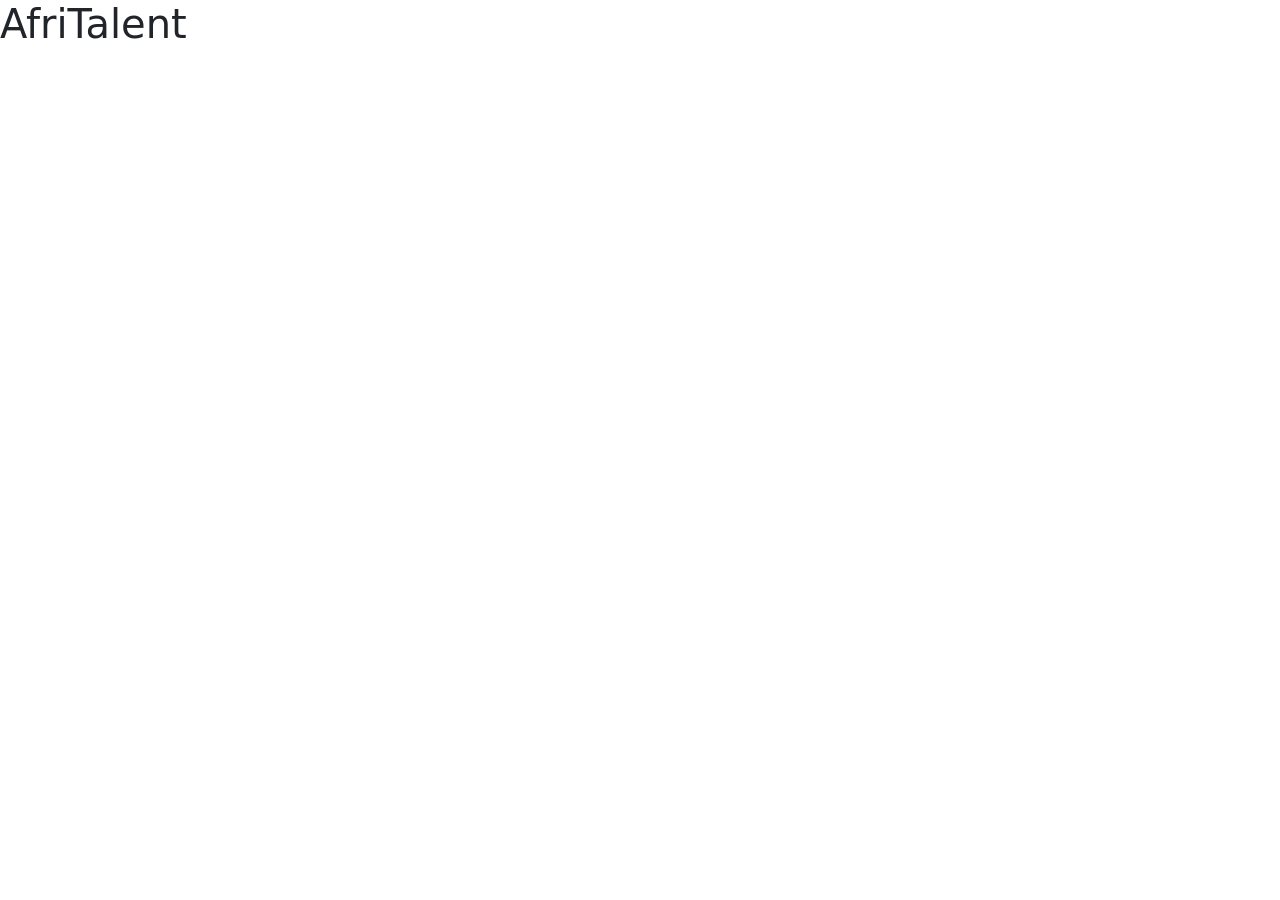
==== about.html @ 09d3b22d "premier commit" ====
<!DOCTYPE html>
<html lang="en">
<head>
    <meta charset="UTF-8">
    <meta name="viewport" content="width=device-width, initial-scale=1.0">
     <link href="https://cdn.jsdelivr.net/npm/bootstrap@5.3.7/dist/css/bootstrap.min.css" rel="stylesheet">
    <link rel="stylesheet" href="style.css">
    <title>AfriTalent</title>
</head>
<body>
    <h1>AfriTalent</h1>
    <script src="https://cdn.jsdelivr.net/npm/bootstrap@5.3.7/dist/js/bootstrap.bundle.min.js"></script>
    <script src="main.js"></script>
</body>
</html>
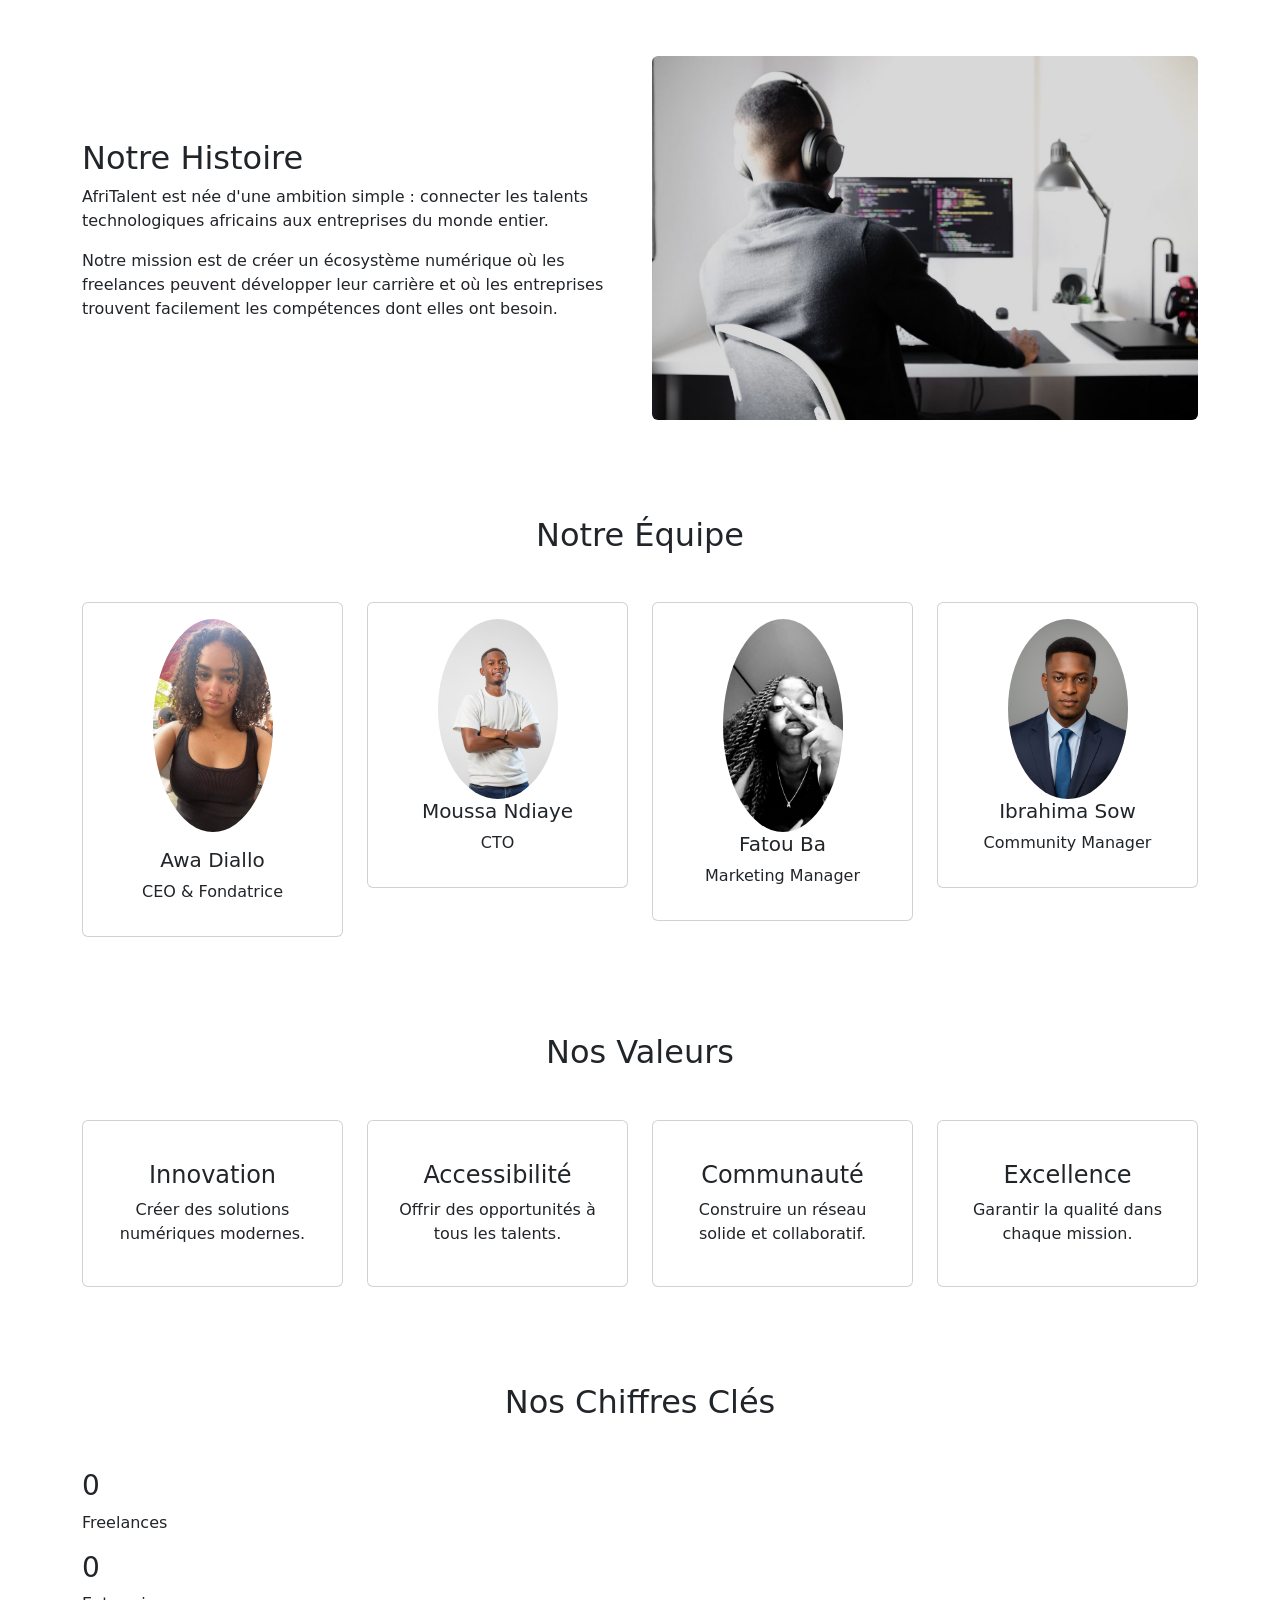
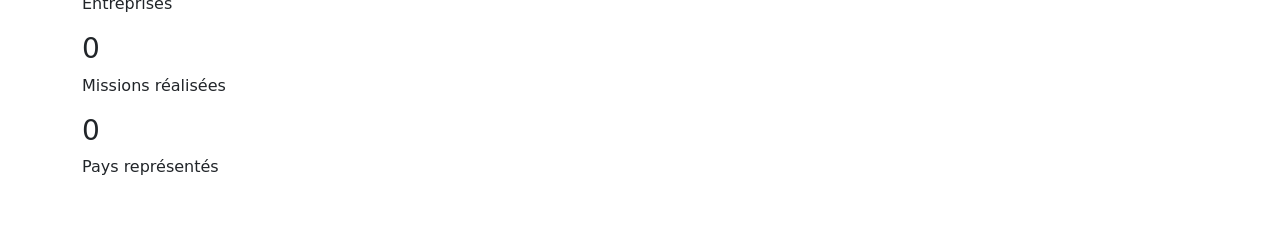
==== commit dde0ad1e: "Commit 2 :structure complète des 5 pages avec sections et contenu texte" ====
--- a/about.html
+++ b/about.html
@@ -8,8 +8,181 @@
     <title>AfriTalent</title>
 </head>
 <body>
-    <h1>AfriTalent</h1>
+    <h1></h1>
     <script src="https://cdn.jsdelivr.net/npm/bootstrap@5.3.7/dist/js/bootstrap.bundle.min.js"></script>
     <script src="main.js"></script>
+    
+   <nav>
+    <main>
+    <section class="container py-5">
+
+    <div class="row align-items-center">
+
+        <div class="col-lg-6">
+            <h2>Notre Histoire</h2>
+
+            <p>
+                AfriTalent est née d'une ambition simple :
+                connecter les talents technologiques africains
+                aux entreprises du monde entier.
+            </p>
+
+            <p>
+                Notre mission est de créer un écosystème
+                numérique où les freelances peuvent développer
+                leur carrière et où les entreprises trouvent
+                facilement les compétences dont elles ont besoin.
+            </p>
+        </div>
+
+        <div class="col-lg-6">
+            <img src="image/arrier.pnj.jpg"
+                 class="img-fluid rounded"
+                 alt="Notre histoire">
+        </div>
+
+    </div>
+
+    </section>
+
+    <section class="container py-5">
+
+    <h2 class="text-center mb-5">Notre Équipe</h2>
+
+    <div class="row g-4">
+
+        <div class="col-md-3">
+            <div class="card text-center p-3">
+                <img src="image/awa.pnj.webp" class="rounded-circle mx-auto" width="120">
+                <h5 class="mt-3">Awa Diallo</h5>
+                <p>CEO & Fondatrice</p>
+
+                <div>
+                    <i class="fa-brands fa-linkedin"></i>
+                    <i class="fa-brands fa-twitter"></i>
+                </div>
+            </div>
+        </div>
+
+        <div class="col-md-3">
+            <div class="card text-center p-3">
+                <img src="image/teme.pnj.jpg" class="rounded-circle mx-auto" width="120">
+                <h5>Moussa Ndiaye</h5>
+                <p>CTO</p>
+
+                <div>
+                    <i class="fa-brands fa-linkedin"></i>
+                    <i class="fa-brands fa-github"></i>
+                </div>
+            </div>
+        </div>
+
+        <div class="col-md-3">
+            <div class="card text-center p-3">
+                <img src="image/fatou.pnj.jpg" class="rounded-circle mx-auto" width="120">
+                <h5>Fatou Ba</h5>
+                <p>Marketing Manager</p>
+
+                <div>
+                    <i class="fa-brands fa-linkedin"></i>
+                    <i class="fa-brands fa-instagram"></i>
+                </div>
+            </div>
+        </div>
+
+        <div class="col-md-3">
+            <div class="card text-center p-3">
+                <img src="image/tem.pnj.jpg" class="rounded-circle mx-auto" width="120">
+                <h5>Ibrahima Sow</h5>
+                <p>Community Manager</p>
+
+                <div>
+                    <i class="fa-brands fa-linkedin"></i>
+                    <i class="fa-brands fa-facebook"></i>
+                </div>
+            </div>
+        </div>
+
+    </div>
+
+</section>
+
+<section class="container py-5">
+
+    <h2 class="text-center mb-5">Nos Valeurs</h2>
+
+    <div class="row g-4">
+
+        <div class="col-md-3">
+            <div class="card text-center p-4">
+                <i class="fa-solid fa-lightbulb fa-3x text-primary"></i>
+                <h4 class="mt-3">Innovation</h4>
+                <p>Créer des solutions numériques modernes.</p>
+            </div>
+        </div>
+
+        <div class="col-md-3">
+            <div class="card text-center p-4">
+                <i class="fa-solid fa-globe fa-3x text-primary"></i>
+                <h4 class="mt-3">Accessibilité</h4>
+                <p>Offrir des opportunités à tous les talents.</p>
+            </div>
+        </div>
+
+        <div class="col-md-3">
+            <div class="card text-center p-4">
+                <i class="fa-solid fa-users fa-3x text-primary"></i>
+                <h4 class="mt-3">Communauté</h4>
+                <p>Construire un réseau solide et collaboratif.</p>
+            </div>
+        </div>
+
+        <div class="col-md-3">
+            <div class="card text-center p-4">
+                <i class="fa-solid fa-trophy fa-3x text-primary"></i>
+                <h4 class="mt-3">Excellence</h4>
+                <p>Garantir la qualité dans chaque mission.</p>
+            </div>
+        </div>
+
+    </div>
+
+</section>
+
+<section class="container py-5">
+
+    <h2 class="text-center mb-5">Nos Chiffres Clés</h2>
+
+    <div class="bento-grid">
+
+        <div class="bento-card">
+            <h3 id="freelances-count">0</h3>
+            <p>Freelances</p>
+        </div>
+
+        <div class="bento-card">
+            <h3 id="entreprises-count">0</h3>
+            <p>Entreprises</p>
+        </div>
+
+        <div class="bento-card">
+            <h3 id="missions-count">0</h3>
+            <p>Missions réalisées</p>
+        </div>
+
+        <div class="bento-card">
+            <h3 id="pays-count">0</h3>
+            <p>Pays représentés</p>
+        </div>
+
+    </div>
+
+</section>
+</main>
+   </nav>
+   <footer>
+    
+   </footer>
+
 </body>
 </html>
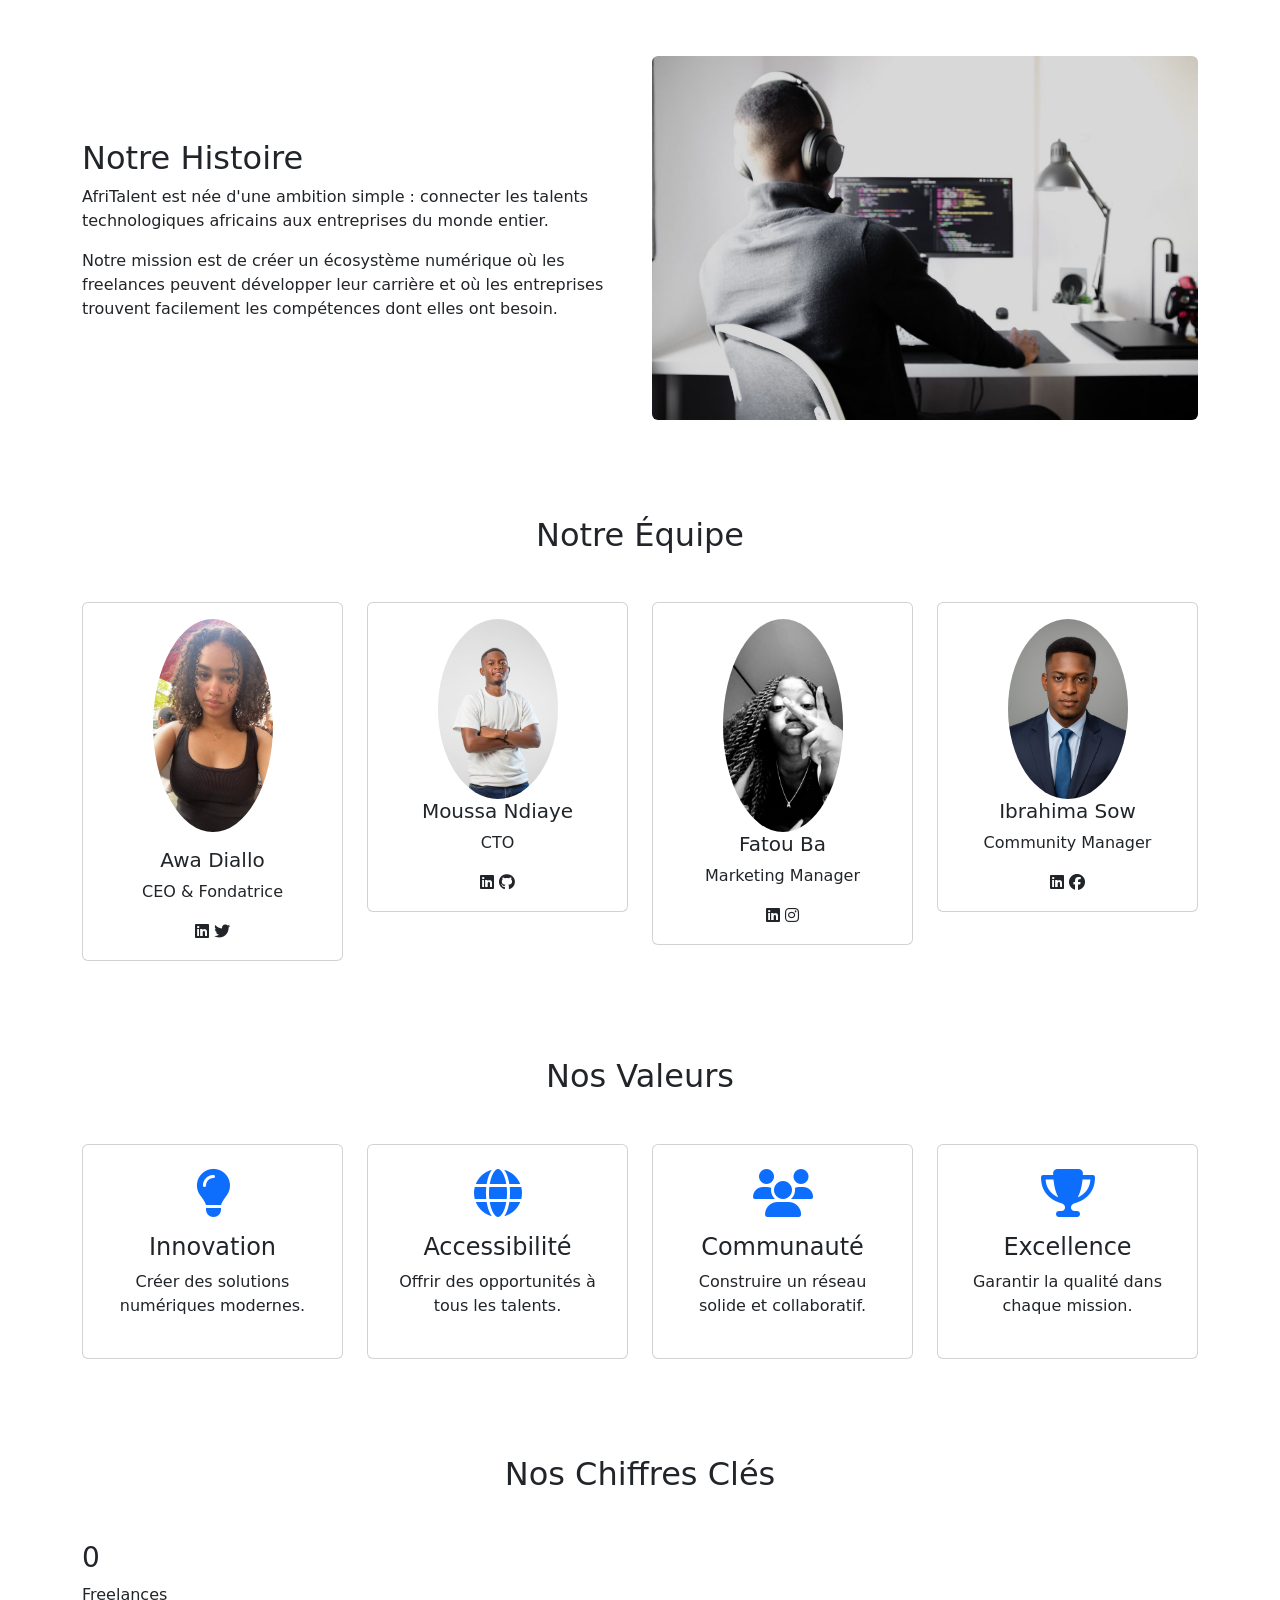
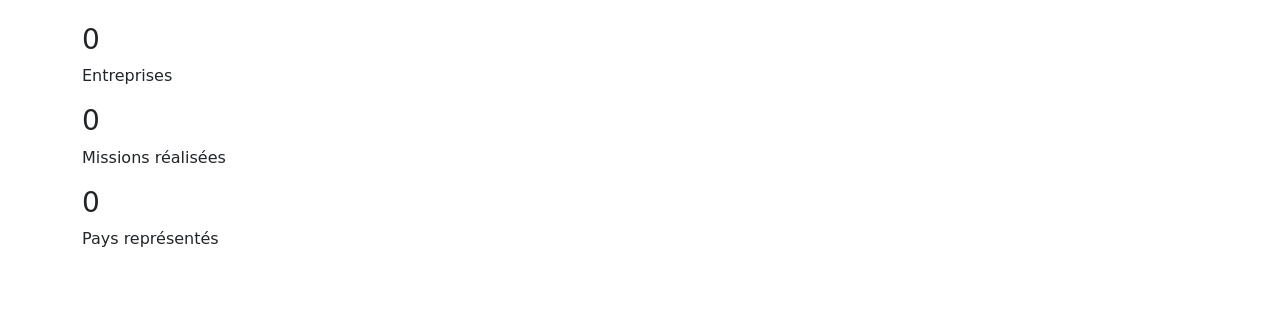
==== commit ba5dbc3d: "commit 2 :structure complète des 5 pages avec sections et contenu texte" ====
--- a/about.html
+++ b/about.html
@@ -4,6 +4,7 @@
     <meta charset="UTF-8">
     <meta name="viewport" content="width=device-width, initial-scale=1.0">
      <link href="https://cdn.jsdelivr.net/npm/bootstrap@5.3.7/dist/css/bootstrap.min.css" rel="stylesheet">
+     <link rel="stylesheet" href="https://cdnjs.cloudflare.com/ajax/libs/font-awesome/6.7.2/css/all.min.css">
     <link rel="stylesheet" href="style.css">
     <title>AfriTalent</title>
 </head>
@@ -183,6 +184,5 @@
    <footer>
     
    </footer>
-
 </body>
 </html>
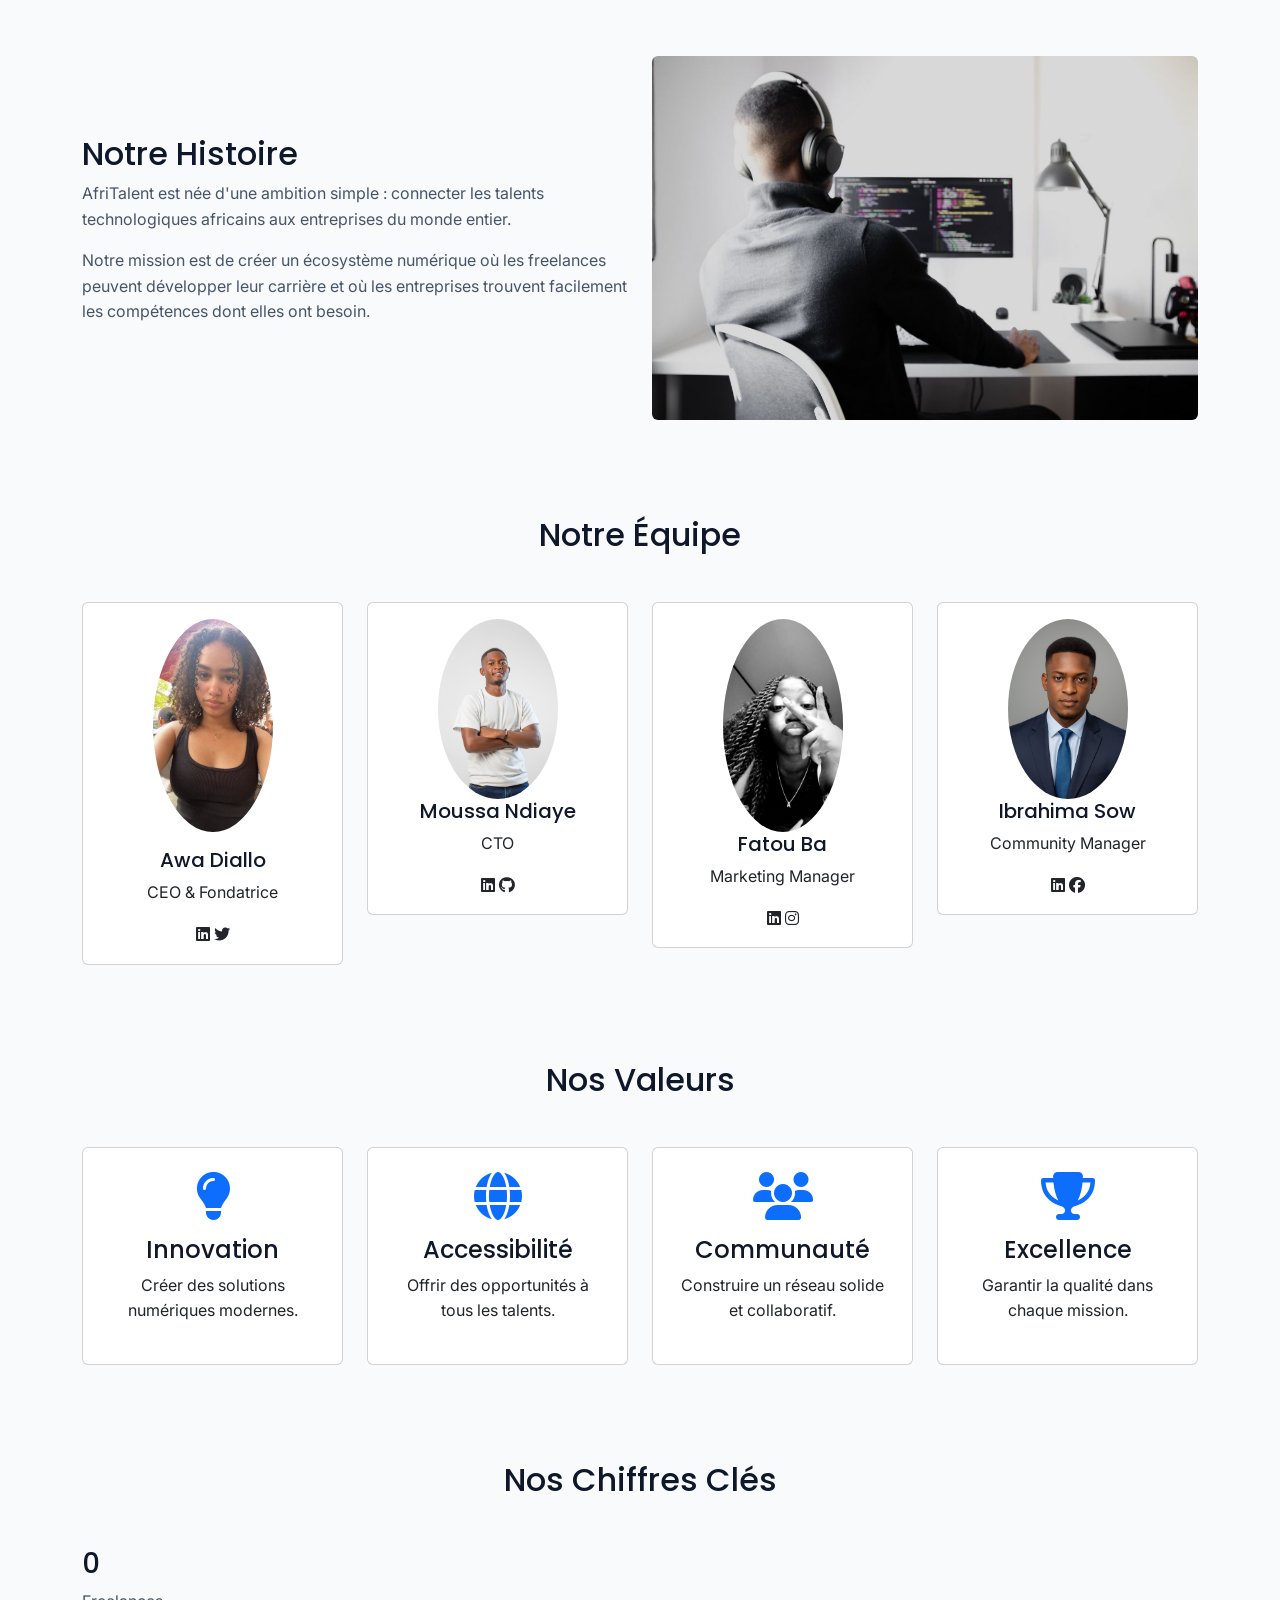
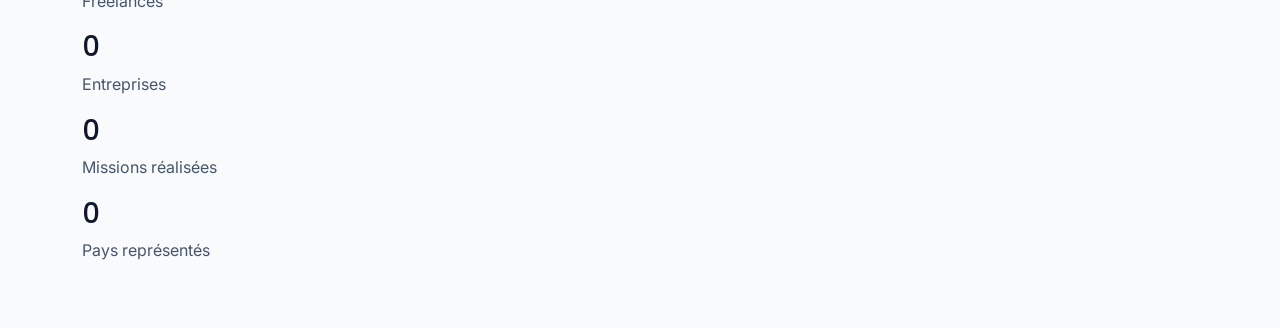
==== commit 5d89ef77: "CSS : variables, typographie, layout général et styles de base" ====
--- a/about.html
+++ b/about.html
@@ -5,6 +5,11 @@
     <meta name="viewport" content="width=device-width, initial-scale=1.0">
      <link href="https://cdn.jsdelivr.net/npm/bootstrap@5.3.7/dist/css/bootstrap.min.css" rel="stylesheet">
      <link rel="stylesheet" href="https://cdnjs.cloudflare.com/ajax/libs/font-awesome/6.7.2/css/all.min.css">
+
+     <link rel="preconnect" href="https://fonts.googleapis.com">
+<link rel="preconnect" href="https://fonts.gstatic.com" crossorigin>
+
+<link href="https://fonts.googleapis.com/css2?family=Inter:wght@300;400;500;600&family=Poppins:wght@400;600;700&display=swap" rel="stylesheet">
     <link rel="stylesheet" href="style.css">
     <title>AfriTalent</title>
 </head>
--- a/style.css
+++ b/style.css
@@ -0,0 +1,72 @@
+:root{
+    --primary-color: #2563eb;
+    --secondary-color: #0f172a;
+    --accent-color: #f59e0b;
+    --light-color: #f8fafc;
+    --dark-color: #1e293b;
+    --text-color: #475569;
+
+    --font-title: "Poppins", sans-serif;
+    --font-body: "Inter", sans-serif;
+
+    --spacing-sm: 10px;
+    --spacing-md: 20px;
+    --spacing-lg: 40px;
+}
+
+*{
+    margin:0;
+    padding:0;
+    box-sizing:border-box;
+}
+
+body{
+    font-family: var(--font-body);
+    color: var(--text-color);
+    background-color: var(--light-color);
+    line-height:1.6;
+}
+
+h1,h2,h3,h4,h5,h6{
+    font-family: var(--font-title);
+    color: var(--secondary-color);
+}
+
+a{
+    text-decoration:none;
+}
+
+img{
+    max-width:100%;
+    display:block;
+}
+
+.navbar{
+    background:white;
+    padding:15px 0;
+    box-shadow:0 2px 10px rgba(0,0,0,0.08);
+}
+
+.navbar-brand{
+    font-family:var(--font-title);
+    font-size:1.8rem;
+    font-weight:700;
+    color:var(--primary-color);
+}
+
+.navbar-nav .nav-link{
+    font-weight:500;
+    margin-left:15px;
+    color:var(--secondary-color);
+}
+
+.navbar-nav .nav-link:hover{
+    color:var(--primary-color);
+}
+
+.btn-primary{
+    background:var(--primary-color);
+    border:none;
+    padding:10px 20px;
+    border-radius:10px;
+}
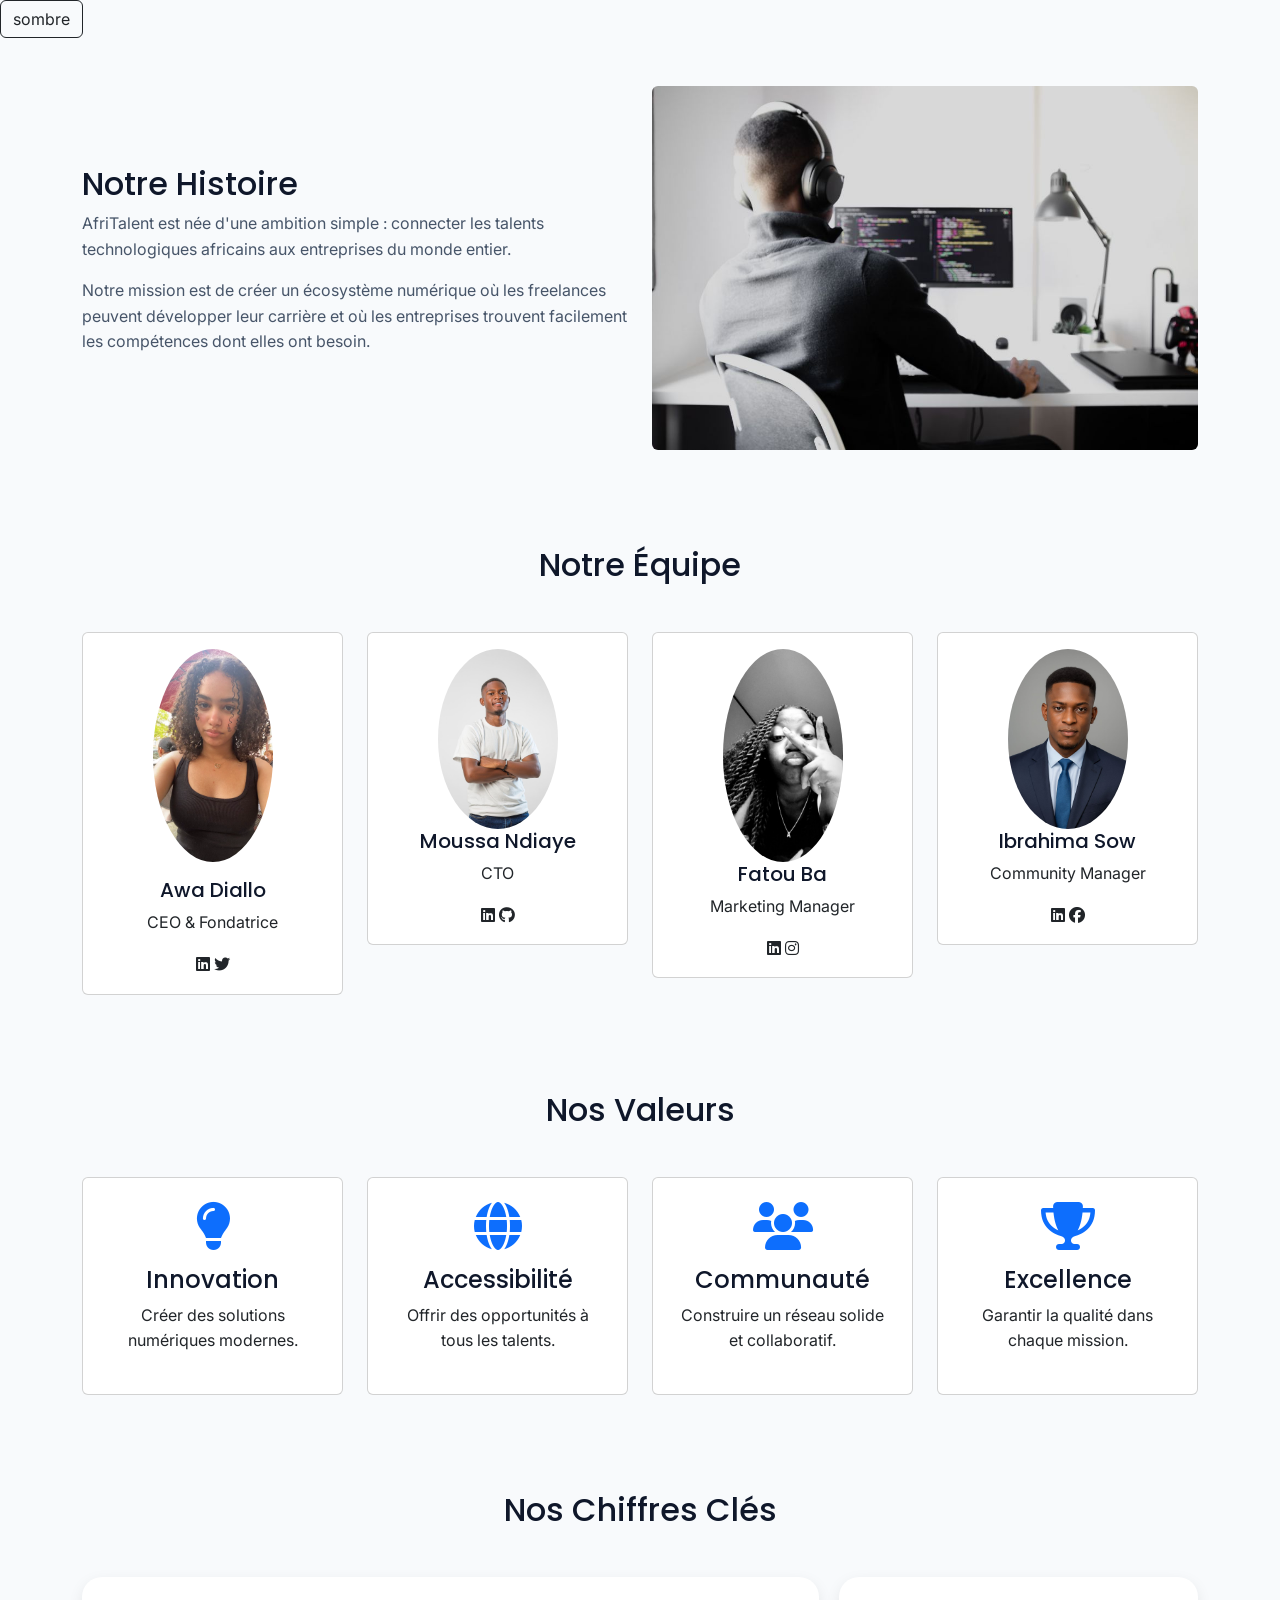
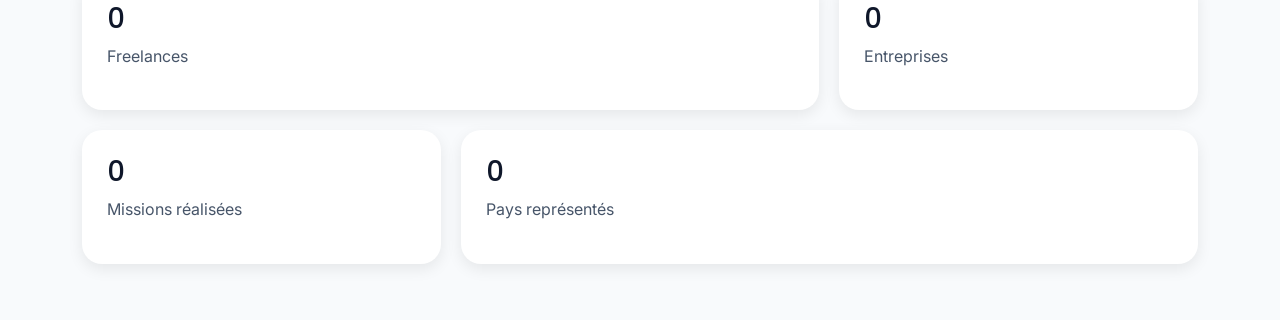
==== commit 71381844: "commit 6" ====
--- a/about.html
+++ b/about.html
@@ -14,12 +14,11 @@
     <title>AfriTalent</title>
 </head>
 <body>
-    <h1></h1>
-    <script src="https://cdn.jsdelivr.net/npm/bootstrap@5.3.7/dist/js/bootstrap.bundle.min.js"></script>
-    <script src="main.js"></script>
-    
    <nav>
     <main>
+        <button id="themeToggle" class="btn btn-outline-dark">
+    sombre
+</button>
     <section class="container py-5">
 
     <div class="row align-items-center">
@@ -110,7 +109,6 @@
         </div>
 
     </div>
-
 </section>
 
 <section class="container py-5">
@@ -189,5 +187,10 @@
    <footer>
     
    </footer>
+   <button id="backToTop" title="Retour en haut">↑</button>
+   <h1></h1>
+    <script src="https://cdn.jsdelivr.net/npm/bootstrap@5.3.7/dist/js/bootstrap.bundle.min.js"></script>
+    <script src="main.js"></script>
+    
 </body>
 </html>
--- a/style.css
+++ b/style.css
@@ -67,6 +67,208 @@
 .btn-primary{
     background:var(--primary-color);
     border:none;
-    padding:10px 20px;
-    border-radius:10px;
-}+    padding:15px 20px;
+    border-radius:8px;
+    
+}
+
+.btn-rejoindre {
+  margin-bottom: 60px;
+}
+
+/*commit 4/
+/* HERO */
+
+.hero{
+    min-height:100vh;
+    display:flex;
+    align-items:center;
+    padding:80px 0;
+}
+
+.hero h1{
+    font-size:4rem;
+    font-weight:700;
+    margin-bottom:20px;
+}
+
+.hero h2{
+    font-size:1.3rem;
+    color:var(--text-color);
+    margin-bottom:30px;
+}
+
+.hero-image img{
+    border-radius:20px;
+}
+
+/* BENTO GRID */
+
+.bento-grid{
+    display:grid;
+    grid-template-columns:repeat(3,1fr);
+    gap:20px;
+}
+
+.bento-card{
+    background:rgb(255, 255, 255);
+    padding:25px;
+    border-radius:20px;
+    box-shadow:0 5px 15px rgba(0,0,0,0.08);
+}
+
+.bento-card:nth-child(1){
+    grid-column:span 2;
+}
+
+.bento-card:nth-child(4){
+    grid-column:span 2;
+}
+
+/* CATEGORIES */
+
+.category-card{
+    background:white;
+    padding:30px;
+    border-radius:20px;
+    text-align:center;
+    box-shadow:0 5px 15px rgba(0,0,0,0.08);
+
+    transition:all .3s ease;
+}
+
+.category-card i{
+    font-size:40px;
+    color:var(--primary-color);
+    margin-bottom:15px;
+}
+
+.category-card:hover{
+    transform:translateY(-10px);
+    box-shadow:0 15px 30px rgba(0,0,0,0.15);
+    background:var(--primary-color);
+    color:white;
+}
+
+.category-card:hover i{
+    color:white;
+}
+
+/* TEMOIGNAGES */
+
+.carousel-item .card{
+    border:none;
+    border-radius:20px;
+    box-shadow:0 5px 15px rgba(0,0,0,0.1);
+}
+
+.carousel-item img{
+    width:100px;
+    height:100px;
+    object-fit:cover;
+    margin:auto;
+}
+
+/*commit 5 /
+
+/* TABLETTE */
+@media (max-width: 768px){
+
+    .hero h1{
+        font-size: 3rem;
+    }
+
+    .bento-grid{
+        grid-template-columns: 1fr;
+    }
+
+    .hero{
+        text-align:center;
+    }
+
+}
+
+/* MOBILE */
+@media (max-width: 576px){
+
+    .hero h1{
+        font-size: 2.2rem;
+    }
+
+    .hero h2{
+        font-size: 1rem;
+    }
+
+    .category-card{
+        padding:20px;
+    }
+
+    .navbar-brand{
+        font-size:1.4rem;
+    }
+
+    footer{
+        text-align:center;
+    }
+
+}
+
+.bento-grid{
+    display:grid;
+    grid-template-columns:repeat(3,1fr);
+    gap:20px;
+}
+
+@media(max-width:768px){
+    .bento-grid{
+        grid-template-columns:1fr;
+    }
+}
+
+/*commit 6 avec js/
+
+/* DARK MODE */
+
+/* DARK MODE */
+
+.dark-mode{
+    background:#121212;
+    color:white;
+}
+
+.navbar-scrolled{
+    box-shadow:0 5px 15px rgba(0,0,0,.15);
+}
+
+#backToTop{
+    position:fixed;
+    bottom:20px;
+    right:20px;
+    display:none;
+}
+
+#backToTop {
+  position: fixed;
+  bottom: 30px;
+  right: 30px;
+  display: none;
+  background-color: #000;
+  color: #fff;
+  border: none;
+  padding: 12px 15px;
+  border-radius: 50%;
+  font-size: 18px;
+  cursor: pointer;
+  z-index: 1000;
+  transition: 0.3s;
+}
+
+#backToTop:hover {
+  background-color: #333;
+}
+
+form {
+  width:    100%;
+  margin: 0 auto;
+}
+
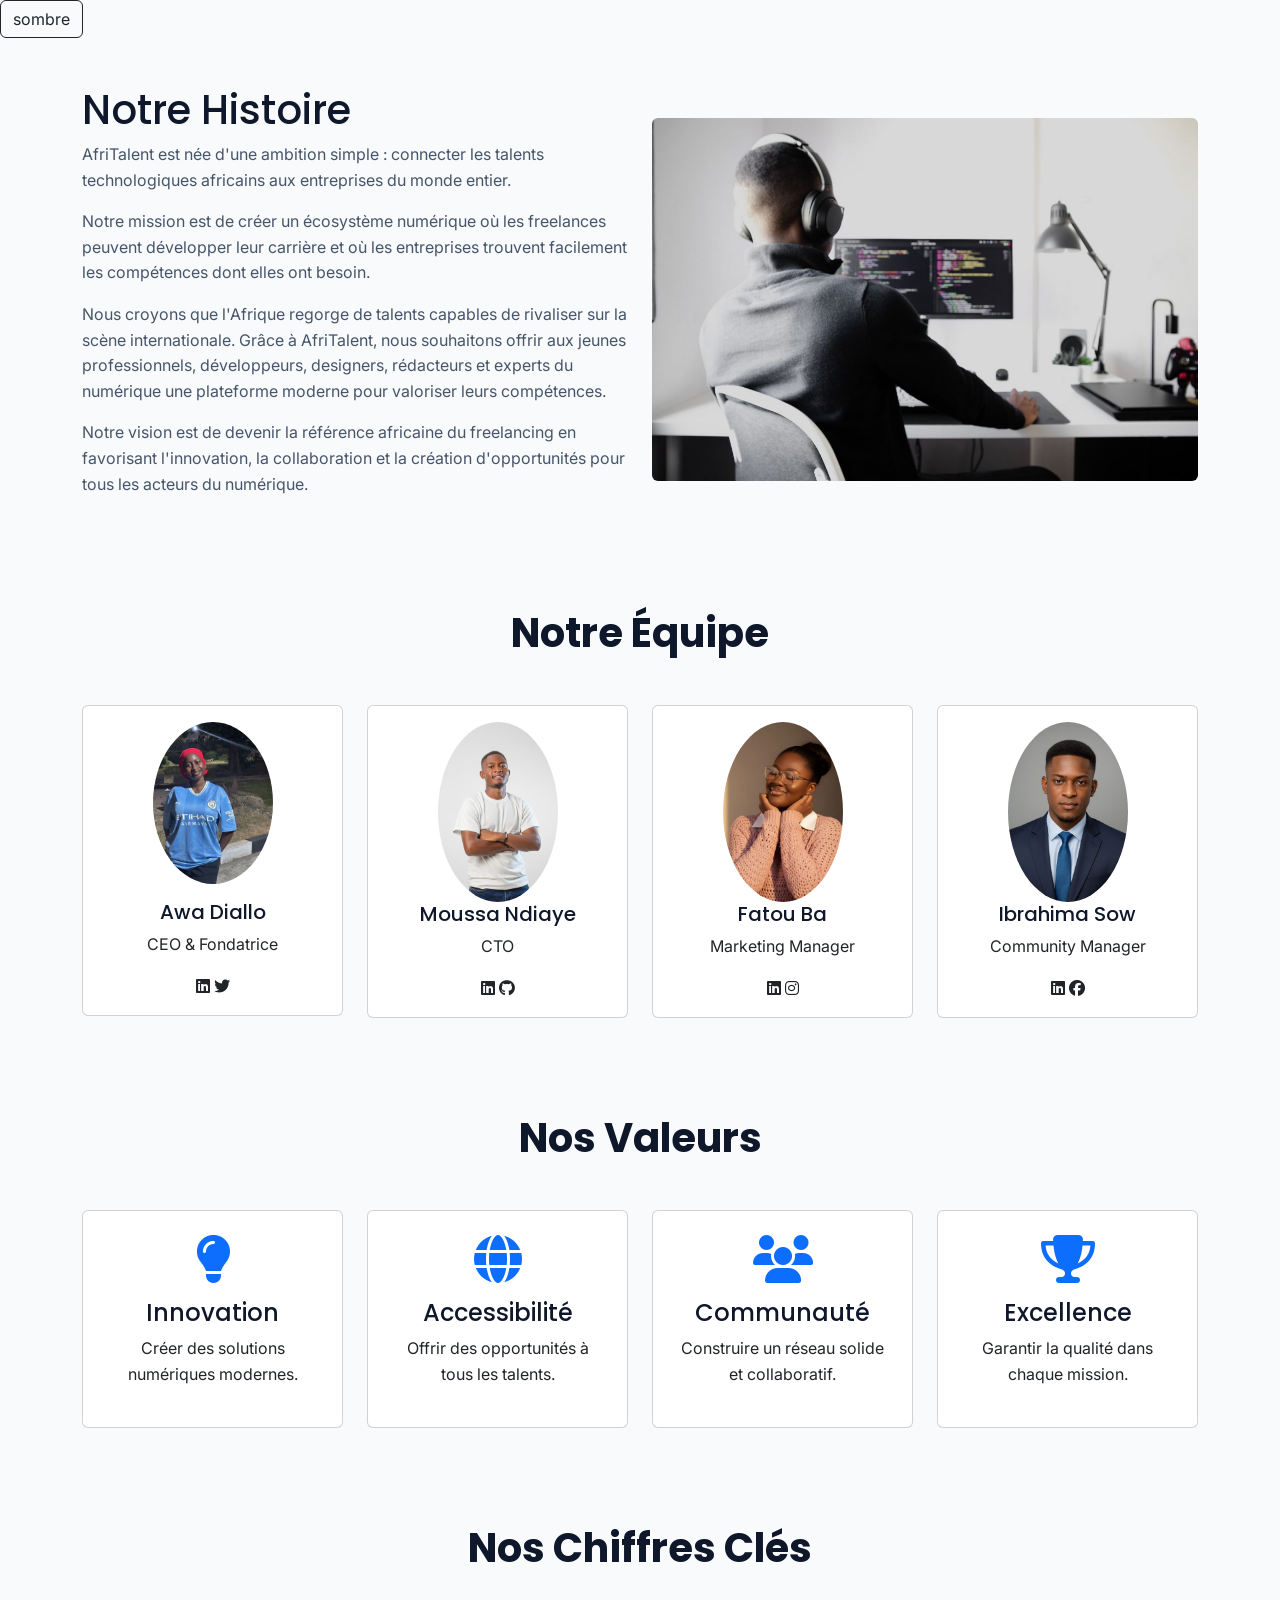
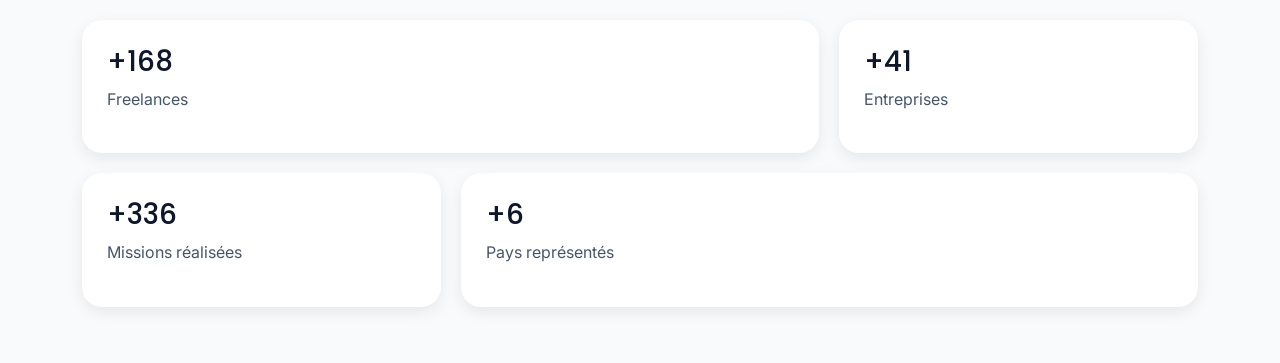
==== commit 8b1fc3b0: "commit 7" ====
--- a/about.html
+++ b/about.html
@@ -24,7 +24,7 @@
     <div class="row align-items-center">
 
         <div class="col-lg-6">
-            <h2>Notre Histoire</h2>
+            <h1>Notre Histoire</h1>
 
             <p>
                 AfriTalent est née d'une ambition simple :
@@ -38,6 +38,22 @@
                 leur carrière et où les entreprises trouvent
                 facilement les compétences dont elles ont besoin.
             </p>
+
+             <p>
+                Nous croyons que l'Afrique regorge de talents
+                capables de rivaliser sur la scène internationale.
+                Grâce à AfriTalent, nous souhaitons offrir aux
+                jeunes professionnels, développeurs, designers,
+                rédacteurs et experts du numérique une plateforme
+                moderne pour valoriser leurs compétences.
+            </p>
+
+            <p>
+                Notre vision est de devenir la référence africaine
+                du freelancing en favorisant l'innovation, la
+                collaboration et la création d'opportunités pour
+                tous les acteurs du numérique.
+            </p>
         </div>
 
         <div class="col-lg-6">
@@ -52,13 +68,13 @@
 
     <section class="container py-5">
 
-    <h2 class="text-center mb-5">Notre Équipe</h2>
+    <h1 class="text-center mb-5"><strong>Notre Équipe</strong> </h1>
 
     <div class="row g-4">
 
         <div class="col-md-3">
             <div class="card text-center p-3">
-                <img src="image/awa.pnj.webp" class="rounded-circle mx-auto" width="120">
+                <img src="image/image3.pnj.jpg" class="rounded-circle mx-auto" width="120">
                 <h5 class="mt-3">Awa Diallo</h5>
                 <p>CEO & Fondatrice</p>
 
@@ -84,7 +100,7 @@
 
         <div class="col-md-3">
             <div class="card text-center p-3">
-                <img src="image/fatou.pnj.jpg" class="rounded-circle mx-auto" width="120">
+                <img src="image/image2.pnj.webp" class="rounded-circle mx-auto" width="120">
                 <h5>Fatou Ba</h5>
                 <p>Marketing Manager</p>
 
@@ -113,7 +129,7 @@
 
 <section class="container py-5">
 
-    <h2 class="text-center mb-5">Nos Valeurs</h2>
+    <h1 class="text-center mb-5"><strong>Nos Valeurs</strong></h1>
 
     <div class="row g-4">
 
@@ -153,9 +169,9 @@
 
 </section>
 
-<section class="container py-5">
-
-    <h2 class="text-center mb-5">Nos Chiffres Clés</h2>
+<section id="stats-section" class="container py-5">
+
+    <h1 class="text-center mb-5"><strong> Nos Chiffres Clés</strong></h1>
 
     <div class="bento-grid">
 
--- a/style.css
+++ b/style.css
@@ -2,7 +2,7 @@
     --primary-color: #2563eb;
     --secondary-color: #0f172a;
     --accent-color: #f59e0b;
-    --light-color: #f8fafc;
+    --light-color: #63a8ec;
     --dark-color: #1e293b;
     --text-color: #475569;
 
@@ -23,7 +23,7 @@
 body{
     font-family: var(--font-body);
     color: var(--text-color);
-    background-color: var(--light-color);
+    background: #f8fafc;
     line-height:1.6;
 }
 
@@ -74,6 +74,19 @@
 
 .btn-rejoindre {
   margin-bottom: 60px;
+}
+
+footer {
+    background: linear-gradient(135deg, #2f55bd, #2563eb);
+}
+.d-flex a {
+    color: rgb(8, 0, 0);
+    transition: 0.3s;
+}
+
+.d-flex a:hover {
+    color: #0d6efd;
+    transform: translateY(-3px);
 }
 
 /*commit 4/
@@ -272,3 +285,17 @@
   margin: 0 auto;
 }
 
+/*commit 7/
+
+/* Animation fade-in */
+.fade-section {
+    opacity: 0;
+    transform: translateY(40px);
+    transition: opacity 0.8s ease, transform 0.8s ease;
+}
+
+.fade-section.visible {
+    opacity: 1;
+    transform: translateY(0);
+}
+
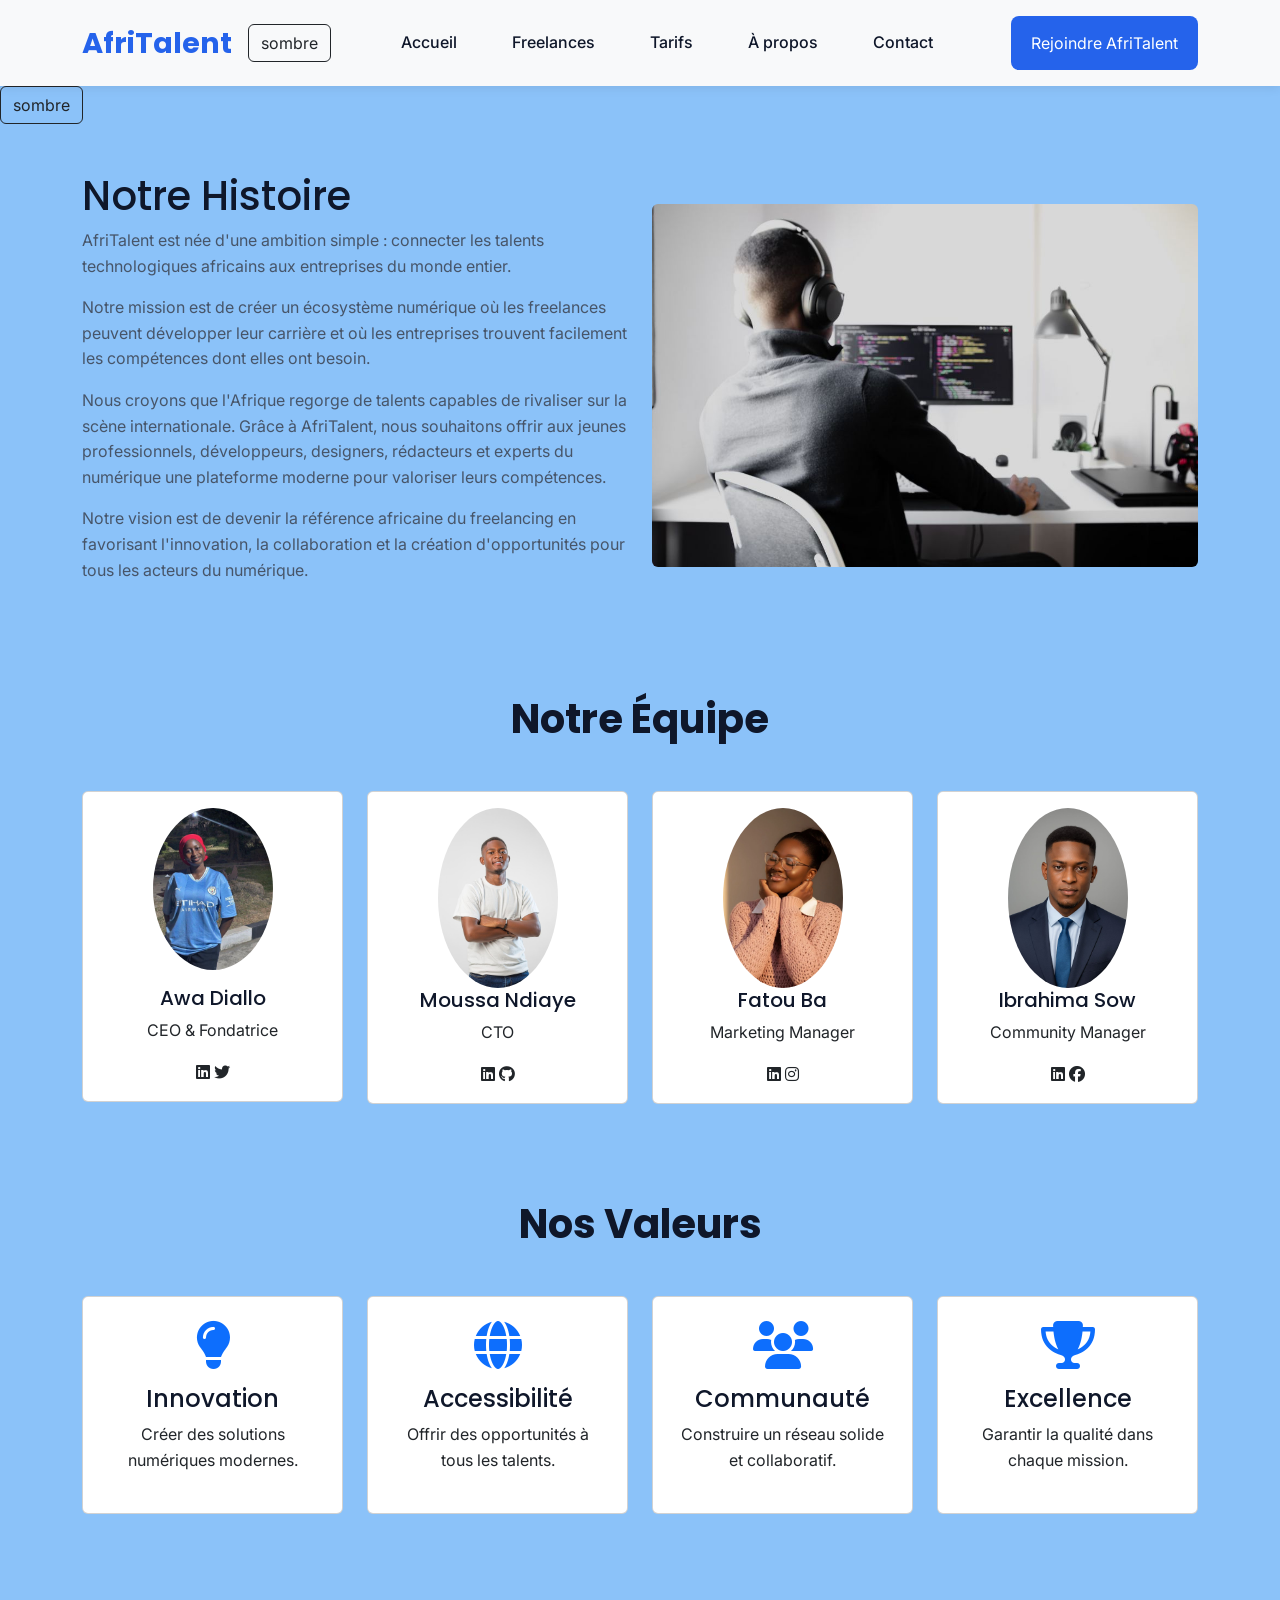
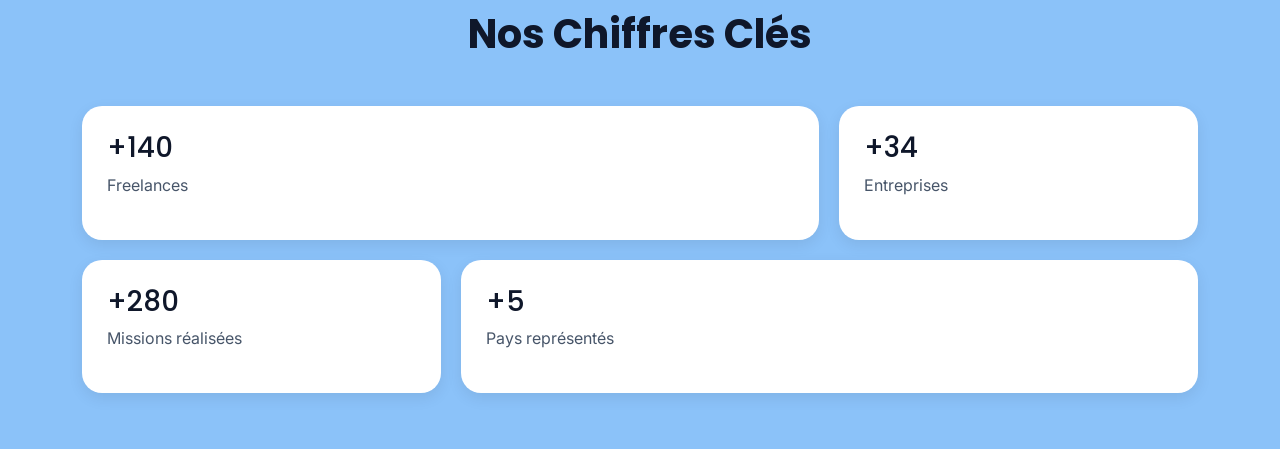
==== commit 948a1cc5: "Déploiement : GitHub Pages activé, README finalisé et présentation PowerPoint ajoutée" ====
--- a/about.html
+++ b/about.html
@@ -14,6 +14,47 @@
     <title>AfriTalent</title>
 </head>
 <body>
+<head>
+    <nav class="navbar navbar-expand-lg navbar-light bg-light">
+      <div class="container">
+        <a class="navbar-brand" href="#">AfriTalent</a>
+
+        <button
+          class="navbar-toggler"
+          type="button"
+          data-bs-toggle="collapse"
+          data-bs-target="#navbarNav"
+        >
+          <span class="navbar-toggler-icon"></span>
+        </button>
+
+      <button id="themeToggle" class="btn btn-outline-dark">
+         sombre
+      </button>
+        <div class="collapse navbar-collapse" id="navbarNav">
+          <ul class="navbar-nav ms-auto me-4 gap-4">
+            <li class="nav-item">
+              <a class="nav-link" href="index.html">Accueil</a>
+            </li>
+            <li class="nav-item">
+              <a class="nav-link" href="freelances.html">Freelances</a>
+            </li>
+            <li class="nav-item">
+              <a class="nav-link" href="tarifs.html">Tarifs</a>
+            </li>
+            <li class="nav-item">
+              <a class="nav-link" href="about.html">À propos</a>
+            </li>
+            <li class="nav-item">
+              <a class="nav-link" href="contact.html">Contact</a>
+            </li>
+          </ul>
+          <a href="#" class="btn btn-primary ms-auto"> Rejoindre AfriTalent </a>
+        </div>
+      </div>
+    </nav>
+</head>
+
    <nav>
     <main>
         <button id="themeToggle" class="btn btn-outline-dark">
--- a/style.css
+++ b/style.css
@@ -23,7 +23,7 @@
 body{
     font-family: var(--font-body);
     color: var(--text-color);
-    background: #f8fafc;
+    background: #8bc2f9;
     line-height:1.6;
 }
 
@@ -89,6 +89,13 @@
     transform: translateY(-3px);
 }
 
+/* pour que le site reste intacte*/
+html, body{
+    overflow-x: hidden;
+    max-width: 100%;
+}
+
+
 /*commit 4/
 /* HERO */
 
@@ -180,6 +187,34 @@
     height:100px;
     object-fit:cover;
     margin:auto;
+}
+.temoignage {
+    overflow: hidden;
+}
+
+.testimonial-slider {
+    display: flex;
+    gap: 25px;
+    width: max-content;
+    animation: scroll-left 20s linear infinite;
+}
+
+.testimonial-slider .card {
+    width: 350px;
+    flex-shrink: 0;
+}
+
+@keyframes scroll-left {
+    from {
+        transform: translateX(0);
+    }
+
+    to {
+        transform: translateX(-50%);
+    }
+}
+.testimonial-slider:hover{
+    animation-play-state: inherit;
 }
 
 /*commit 5 /
